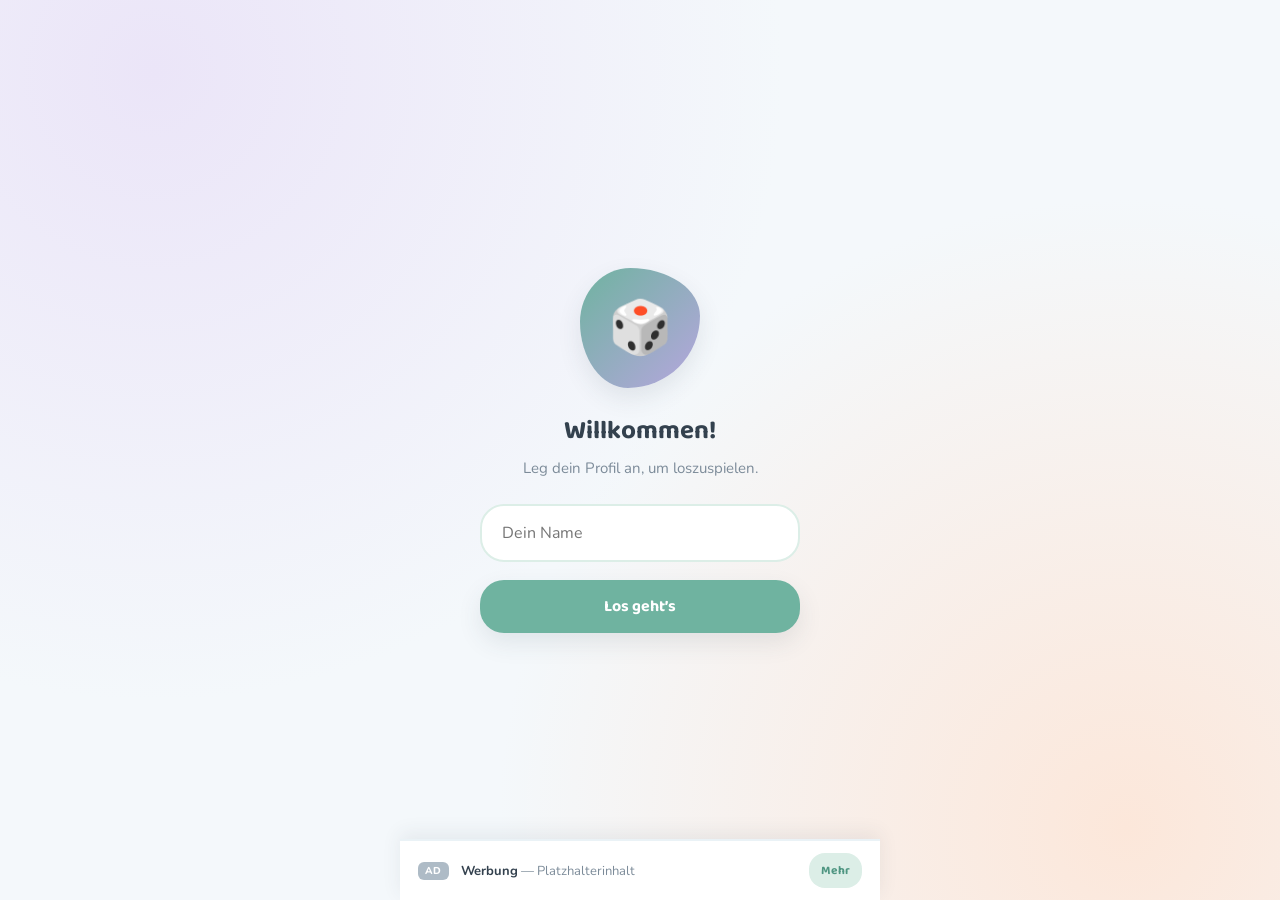
==== index.html @ 47e51c14 "Add files via upload" ====
<!DOCTYPE html>
<html lang="de">
<head>
<meta charset="UTF-8">
<meta name="viewport" content="width=device-width, initial-scale=1, maximum-scale=1, user-scalable=no">
<title data-i18n="app.title">Meine Spielesammlung</title>
<link rel="preconnect" href="https://fonts.googleapis.com">
<link href="https://fonts.googleapis.com/css2?family=Baloo+2:wght@500;600;700;800&family=Nunito:wght@400;600;700;800&display=swap" rel="stylesheet">
<link rel="stylesheet" href="style.css">
</head>
<body>
<div id="app">

  <!-- ===================== SCREEN: PROFIL ANLEGEN ===================== -->
  <section id="screen-profile">
    <div class="mascot-blob">🎲</div>
    <h1 data-i18n="profile.welcome">Willkommen!</h1>
    <p data-i18n="profile.subtitle">Leg dein Profil an, um loszuspielen.</p>
    <input id="profile-name-input" class="input-pill" type="text" data-i18n-placeholder="profile.namePlaceholder" placeholder="Dein Name" maxlength="20">
    <button class="btn block" style="max-width:320px" id="btn-create-profile" data-i18n="profile.start">Los geht's</button>
  </section>

  <!-- ===================== SCREEN: STARTBILDSCHIRM / SAMMLUNG ===================== -->
  <section id="screen-home" class="hidden">
    <div class="topbar">
      <div class="greeting"></div>
      <div style="display:flex; gap:8px;">
        <button class="icon-btn" id="btn-lang-panel" data-i18n-title="home.langPanelIcon" title="Sprache">🌐</button>
        <button class="icon-btn" id="btn-dev-panel" data-i18n-title="home.devPanelIcon" title="Eigenschaften">⚙️</button>
      </div>
    </div>

    <div class="section-title" data-i18n="home.collectionTitle">Deine Spielesammlung</div>
    <div class="game-grid" id="game-grid"></div>

    <div class="icongrid-wrap hidden" id="game-icongrid">
      <div class="icongrid-grid" id="icongrid-page"></div>
      <div class="icongrid-nav" id="icongrid-nav">
        <button class="icon-btn" id="btn-icongrid-prev">←</button>
        <div class="icongrid-dots" id="icongrid-dots"></div>
        <button class="icon-btn" id="btn-icongrid-next">→</button>
      </div>
    </div>

    <!-- Ansichtsauswahl: Liste oder 3x3-Raster, dezent unten links -->
    <div class="view-toggle" id="view-toggle">
      <button id="btn-view-list" data-i18n-title="home.listView" title="Listenansicht">☰</button>
      <button id="btn-view-grid" data-i18n-title="home.gridView" title="Rasteransicht">▦</button>
    </div>
  </section>

  <!-- Sprachpanel: Platzhalter für spätere Sprachauswahl -->
  <div class="dev-panel hidden" id="lang-panel">
    <h4 data-i18n="panel.lang.title">Sprache</h4>
    <div class="dev-row" style="flex-direction:column; align-items:flex-start; gap:10px;">
      <label style="display:flex; align-items:center; gap:8px; cursor:pointer;">
        <input type="radio" name="lang" value="de" id="lang-de" checked> <span data-i18n="panel.lang.german">Deutsch</span>
      </label>
      <label style="display:flex; align-items:center; gap:8px; opacity:.5;">
        <input type="radio" name="lang" value="en" id="lang-en" disabled> <span data-i18n="panel.lang.english">English</span> <span class="badge-soon" data-i18n="home.badgeSoon">bald</span>
      </label>
    </div>
    <small data-i18n="panel.lang.moreComingSoon">Weitere Sprachen folgen in einer späteren Version.</small>
  </div>

  <!-- Dev-Panel: simuliert Netzwerk- & Kaufstatus (Platzhalter für echte Plugins) -->
  <div class="dev-panel hidden" id="dev-panel">
    <h4 data-i18n="panel.dev.title">Eigenschaften</h4>
    <div class="dev-row">
      <span data-i18n="panel.dev.online">Online</span>
      <label class="switch"><input type="checkbox" id="toggle-online" checked><span class="slider"></span></label>
    </div>
    <div class="dev-row">
      <span data-i18n="panel.dev.purchased">App gekauft</span>
      <label class="switch"><input type="checkbox" id="toggle-purchased"><span class="slider"></span></label>
    </div>
    <small data-i18n="panel.dev.note">In der echten App ersetzt durch Network-Plugin & Kauf-/Lizenzstatus.</small>
  </div>

  <!-- ===================== SCREEN: LEVELAUSWAHL (geteilt von allen Spielen) ===================== -->
  <section id="screen-levels" class="hidden">
    <div class="topbar" style="padding-left:0;padding-right:0;">
      <button class="icon-btn" id="btn-levels-back">←</button>
      <h2 id="levels-title">Sudoku</h2>
      <div style="width:42px;"></div>
    </div>
    <div class="section-title" data-i18n="levels.chooseLevel">Stufe wählen</div>
    <div class="levels-list" id="levels-list"></div>

    <!--
      TODO (Platzhalter, noch nicht funktional):
      Tutorial-Funktion je Spiel. Umsetzung/Konzept noch offen — z.B.
      interaktive Schritt-für-Schritt-Einführung vs. reiner Regel-Text vs.
      Video. Bewusst als eigener, gleich großer Button wie die Stufen-
      Auswahl angelegt, damit er später einfach "scharf" geschaltet werden
      kann, ohne das Layout anzupassen.
    -->
    <button class="level-btn tutorial-btn" id="btn-tutorial" disabled>
      <span style="font-size:20px; width:20px; text-align:center;">🎓</span>
      <div class="label"><b data-i18n="levels.tutorial">Tutorial</b><small data-i18n="levels.tutorialComingSoon">Kommt später</small></div>
      <span class="badge-soon" data-i18n="home.badgeSoon">bald</span>
    </button>

  </section>

  <!-- Dynamischer Host für vollständig modularisierte Spiele. Das jeweilige
       Modul erzeugt und entfernt sein DOM selbst per mount()/unmount(). -->
  <section id="screen-module-game" class="hidden">
    <div id="game-container"></div>
    <!-- Gemeinsame, bewusst neutrale Ladeanzeige (kein erfundener
         Fortschrittsbalken — bei Backtracking lässt sich die Restdauer
         nicht zuverlässig vorhersagen). Über context.loading.show()/hide()
         von jedem Modul nutzbar, nicht Kakuro-spezifisch. -->
    <div class="module-loading hidden" id="module-loading">
      <div class="module-loading-card">
        <div class="module-loading-spinner"></div>
        <p data-role="loading-text">Rätsel wird erstellt …</p>
      </div>
    </div>
  </section>

  <!-- Erfolgsmeldung -->
  <div class="success-overlay hidden" id="success-overlay">
    <div class="success-card">
      <div class="emoji">🎉</div>
      <h2 data-i18n="success.title">Gelöst!</h2>
      <p id="success-text" data-i18n="success.defaultText">Alle Zahlen sind richtig. Stark gespielt!</p>
      <div class="success-actions">
        <button class="btn block" id="btn-success-next" data-i18n="success.next">Nächstes Rätsel</button>
        <button class="btn ghost block" id="btn-success-levels" data-i18n="success.otherLevel">Andere Stufe</button>
      </div>
    </div>
  </div>

  <!-- Werbebanner (nur Gratisversion). #ad-content zeigt zunächst diesen
       statischen Platzhalter, wird danach von app.js/rotateAd() alle 60s
       mit AD_SAMPLES überschrieben — bewusst simulierter Fremdinhalt
       (fiktive Drittanbieter-Werbetexte), nicht Teil der App-eigenen
       Oberflächensprache, siehe README/Phase-1-Bericht. -->
  <div class="ad-banner hidden" id="ad-banner">
    <span class="tag" data-i18n="ads.tag">AD</span>
    <div class="content" id="ad-content"><b data-i18n="ads.placeholderLabel">Werbung</b> — <span data-i18n="ads.placeholderSuffix">Platzhalterinhalt</span></div>
    <span class="cta" data-i18n="ads.cta">Mehr</span>
  </div>

</div>

<script src="app.js"></script>
</body>
</html>
---- style.css ----
/* ============================================================
   DESIGN-TOKEN-SYSTEM
   Diese Variablen sind die "Design Language" der ganzen App.
   Jedes künftige Spiel in der Sammlung soll ausschließlich diese
   Variablen benutzen (Farben, Radien, Schatten, Schriften),
   damit die App später einheitlich wirkt, egal wie viele Spiele
   dazukommen. In einer echten App-Struktur gehört dieser Block
   in eine gemeinsame styles/tokens.css, die von jedem Spiel
   importiert wird.
   ============================================================ */
:root{
  --bg:            #F4F8FB;
  --surface:       #FFFFFF;
  --surface-soft:  #EAF2F6;

  --ink:           #33414E;
  --ink-soft:      #7C8B99;
  --ink-faint:     #AEBBC6;

  --primary:       #6FB3A0;
  --primary-dark:  #4F9682;
  --primary-bg:    #DCEEE7;

  --accent:        #F3AE8D;
  --accent-dark:   #DD8B62;
  --accent-bg:     #FCE7DA;

  --lilac:         #B6A6DE;
  --lilac-dark:    #9683C7;
  --lilac-bg:      #EBE5F8;

  --danger:        #E8828A;
  --danger-bg:     #FBDEE0;
  --danger-ink:    #B8505C;

  --success:       #4E9C7C;
  --success-bg:    #DCEEE3;

  --radius-xl: 32px;
  --radius-lg: 24px;
  --radius-md: 16px;
  --radius-sm: 10px;

  --shadow-soft: 0 10px 24px rgba(51,65,78,0.10);
  --shadow-press: 0 3px 8px rgba(51,65,78,0.14);
  --shadow-pop:  0 16px 40px rgba(51,65,78,0.22);

  --font-display: 'Baloo 2', system-ui, sans-serif;
  --font-body: 'Nunito', system-ui, sans-serif;
}

*{ box-sizing:border-box; -webkit-tap-highlight-color:transparent; }
html,body{ height:100%; }
body{
  margin:0;
  font-family:var(--font-body);
  background:
    radial-gradient(circle at 12% 8%, var(--lilac-bg) 0%, transparent 45%),
    radial-gradient(circle at 88% 92%, var(--accent-bg) 0%, transparent 45%),
    var(--bg);
  color:var(--ink);
  min-height:100vh;
  display:flex;
  justify-content:center;
}
#app{
  width:100%;
  max-width:480px;
  min-height:100vh;
  background:transparent;
  position:relative;
  padding-bottom:90px; /* Platz für Werbebanner */
}
.hidden{ display:none !important; }

h1,h2,h3{ font-family:var(--font-display); margin:0; color:var(--ink); }

button{ font-family:var(--font-body); border:none; cursor:pointer; }

/* ---------- generische Buttons ---------- */
.btn{
  font-family:var(--font-display);
  font-weight:700;
  font-size:16px;
  padding:14px 22px;
  border-radius:var(--radius-lg);
  background:var(--primary);
  color:#fff;
  box-shadow:var(--shadow-soft);
  transition:transform .12s ease, box-shadow .12s ease, background .12s ease;
}
.btn:active{ transform:translateY(2px) scale(.98); box-shadow:var(--shadow-press); }
.btn.secondary{ background:var(--lilac); }
.btn.accent{ background:var(--accent); }
.btn.ghost{
  background:var(--surface);
  color:var(--primary-dark);
  box-shadow:0 0 0 2px var(--primary-bg) inset;
}
.btn.block{ width:100%; display:block; }
.btn:disabled{ opacity:.45; cursor:not-allowed; box-shadow:none; }

/* ---------- Kopfzeile ---------- */
.topbar{
  display:flex; align-items:center; justify-content:space-between;
  padding:22px 20px 10px;
}
.topbar .greeting{ font-family:var(--font-display); font-size:20px; }
.topbar .greeting span{ color:var(--primary-dark); }
.icon-btn{
  width:42px; height:42px; border-radius:50%;
  background:var(--surface); box-shadow:var(--shadow-soft);
  display:flex; align-items:center; justify-content:center; font-size:19px;
}

/* ---------- Screen: Profil anlegen ---------- */
#screen-profile{
  min-height:100vh; display:flex; flex-direction:column;
  align-items:center; justify-content:center; padding:32px;
  text-align:center;
}
.mascot-blob{
  width:120px; height:120px; border-radius:42% 58% 60% 40% / 45% 40% 60% 55%;
  background:linear-gradient(135deg, var(--primary), var(--lilac));
  display:flex; align-items:center; justify-content:center;
  font-size:52px; margin-bottom:22px; box-shadow:var(--shadow-soft);
}
#screen-profile h1{ font-size:26px; margin-bottom:6px; }
#screen-profile p{ color:var(--ink-soft); margin:0 0 26px; font-size:15px; }
.input-pill{
  width:100%; max-width:320px;
  padding:16px 20px; border-radius:var(--radius-lg);
  border:2px solid var(--primary-bg); background:var(--surface);
  font-family:var(--font-body); font-size:16px; color:var(--ink);
  outline:none; margin-bottom:18px;
}
.input-pill:focus{ border-color:var(--primary); }

/* ---------- Screen: Startbildschirm / Sammlung ---------- */
.section-title{
  font-size:14px; letter-spacing:.04em; text-transform:uppercase;
  color:var(--ink-soft); font-weight:700; padding:6px 20px;
}
.game-grid{ display:flex; flex-direction:column; gap:16px; padding:8px 20px 20px; }

.game-card{
  position:relative;
  background:var(--surface);
  border-radius:var(--radius-xl);
  padding:18px;
  box-shadow:var(--shadow-soft);
  display:flex; align-items:center; gap:16px;
  overflow:hidden;
}
.game-card .icon{
  width:58px; height:58px; border-radius:50%;
  background:var(--primary-bg); color:var(--primary-dark);
  display:flex; align-items:center; justify-content:center;
  font-size:26px; flex-shrink:0;
}
.game-card .info{ flex:1; min-width:0; }
.game-card .info h3{ font-size:18px; }
.game-card .stats{ font-size:12.5px; color:var(--ink-soft); margin-top:4px; display:flex; gap:12px; flex-wrap:wrap; }
.game-card.locked{ filter:grayscale(.35); }
.game-card.locked::after{
  content:"🔒 nur online verfügbar";
  position:absolute; inset:0;
  background:rgba(255,255,255,.82);
  display:flex; align-items:center; justify-content:center;
  font-family:var(--font-display); font-weight:700; font-size:13px;
  color:var(--ink-soft); text-align:center; padding:0 20px;
}
.game-card.soon{ opacity:.55; }
.game-card.soon .icon{ background:var(--surface-soft); color:var(--ink-faint); }
.badge-soon{
  font-size:11px; font-weight:800; color:var(--lilac-dark);
  background:var(--lilac-bg); padding:3px 10px; border-radius:999px;
  margin-left:8px; vertical-align:middle;
}
.badge-new{
  font-size:11px; font-weight:800; color:#fff;
  background:var(--accent); padding:3px 10px; border-radius:999px;
  margin-left:8px; vertical-align:middle;
}
.game-card.favable{ padding-right:56px; }
.game-card .fav-btn{
  position:absolute; top:14px; right:14px;
  width:34px; height:34px; border-radius:50%;
  background:var(--surface-soft); color:var(--ink-faint);
  display:flex; align-items:center; justify-content:center; font-size:16px;
  flex-shrink:0;
}
.game-card .fav-btn.active{ background:var(--accent-bg); color:var(--accent-dark); }

/* ---------- Ansichtsauswahl (unten links) ---------- */
.view-toggle{
  position:fixed; left:16px; bottom:20px; z-index:55;
  display:flex; gap:4px; background:var(--surface); padding:5px; border-radius:999px;
  box-shadow:var(--shadow-soft);
  transition:bottom .15s ease;
}
.view-toggle.lifted{ bottom:86px; } /* rutscht hoch, wenn das Werbebanner sichtbar ist */
.view-toggle button{
  width:32px; height:32px; border-radius:50%; background:transparent;
  display:flex; align-items:center; justify-content:center; font-size:14px; color:var(--ink-faint);
}
.view-toggle button.active{ background:var(--primary-bg); color:var(--primary-dark); }

/* ---------- Rasteransicht (3x3 wie Handy-Startbildschirm) ---------- */
.icongrid-wrap{ padding:8px 20px 90px; }
.icongrid-grid{
  display:grid; grid-template-columns:repeat(3, 1fr); gap:14px;
}
.icongrid-tile{
  position:relative;
  aspect-ratio:1/1;
  border-radius:var(--radius-lg);
  background:var(--surface);
  box-shadow:var(--shadow-soft);
  display:flex; flex-direction:column; align-items:center; justify-content:center; gap:6px;
  padding:10px;
}
.icongrid-tile .icon{ font-size:28px; }
.icongrid-tile .label{
  font-family:var(--font-display); font-weight:700; font-size:12px;
  color:var(--ink); text-align:center; line-height:1.2;
}
.icongrid-tile.soon{ opacity:.5; }
.icongrid-tile.locked{ filter:grayscale(.35); }
.icongrid-tile.locked::after{
  content:"🔒"; position:absolute; inset:0; border-radius:var(--radius-lg);
  background:rgba(255,255,255,.82); display:flex; align-items:center; justify-content:center; font-size:20px;
}
.icongrid-badge-new{
  position:absolute; top:6px; left:6px; font-size:9px; font-weight:800; color:#fff;
  background:var(--accent); padding:2px 7px; border-radius:999px; letter-spacing:.02em;
}
.icongrid-fav{
  position:absolute; top:4px; right:4px; width:24px; height:24px; border-radius:50%;
  background:var(--surface-soft); display:flex; align-items:center; justify-content:center; font-size:12px;
  color:var(--ink-faint);
}
.icongrid-fav.active{ color:var(--accent-dark); background:var(--accent-bg); }
.icongrid-nav{ display:flex; align-items:center; justify-content:center; gap:14px; margin-top:16px; }
.icongrid-nav .icon-btn:disabled{ opacity:.3; }
.icongrid-nav.single-page{ display:none; }
.icongrid-dots{ display:flex; gap:6px; }
.icongrid-dots span{ width:7px; height:7px; border-radius:50%; background:var(--surface-soft); }
.icongrid-dots span.active{ background:var(--primary); }

/* ---------- Dev-Panel (simuliert Netz-/Kaufstatus) ---------- */
.dev-panel{
  position:fixed; top:70px; right:16px; z-index:60;
  background:var(--surface); border-radius:var(--radius-lg);
  box-shadow:var(--shadow-pop); padding:16px; width:230px;
  font-size:13px;
}
.dev-panel h4{ font-family:var(--font-display); font-size:13px; margin:0 0 10px; color:var(--ink-soft); }
.dev-row{ display:flex; align-items:center; justify-content:space-between; margin-bottom:10px; }
.switch{ position:relative; width:44px; height:24px; }
.switch input{ opacity:0; width:0; height:0; }
.slider{
  position:absolute; inset:0; background:var(--surface-soft);
  border-radius:999px; transition:.2s; cursor:pointer;
}
.slider::before{
  content:""; position:absolute; width:18px; height:18px; left:3px; top:3px;
  background:#fff; border-radius:50%; transition:.2s; box-shadow:0 1px 3px rgba(0,0,0,.25);
}
input:checked + .slider{ background:var(--primary); }
input:checked + .slider::before{ transform:translateX(20px); }
.dev-panel small{ color:var(--ink-faint); line-height:1.4; display:block; margin-top:4px; }

/* ---------- Werbebanner ---------- */
.ad-banner{
  position:fixed; bottom:0; left:50%; transform:translateX(-50%);
  width:100%; max-width:480px;
  background:var(--surface); border-top:2px solid var(--surface-soft);
  padding:12px 18px; display:flex; align-items:center; gap:12px;
  box-shadow:0 -6px 18px rgba(51,65,78,.08); z-index:50;
}
.ad-banner .tag{
  font-size:10px; font-weight:800; color:#fff; background:var(--ink-faint);
  padding:2px 7px; border-radius:6px; letter-spacing:.03em;
}
.ad-banner .content{ flex:1; font-size:13px; color:var(--ink-soft); }
.ad-banner .content b{ color:var(--ink); }
.ad-banner .cta{
  font-family:var(--font-display); font-weight:700; font-size:12px;
  color:var(--primary-dark); background:var(--primary-bg);
  padding:8px 12px; border-radius:var(--radius-md);
}

/* ---------- Screen: Levelauswahl ---------- */
#screen-levels{ padding:10px 20px 30px; }
.levels-list{ display:flex; flex-direction:column; gap:12px; margin-top:14px; }
.level-btn{
  display:flex; align-items:center; gap:14px;
  background:var(--surface); border-radius:var(--radius-lg);
  padding:16px 18px; box-shadow:var(--shadow-soft);
  text-align:left;
}
.level-btn .dots{ display:flex; gap:4px; }
.level-btn .dots span{ width:8px; height:8px; border-radius:50%; background:var(--surface-soft); }
.level-btn .dots span.on{ background:var(--accent); }
.level-btn .label{ flex:1; }
.level-btn .label b{ font-family:var(--font-display); font-size:16px; display:block; }
.level-btn .label small{ color:var(--ink-soft); }
.level-btn .arrow{ color:var(--ink-faint); font-size:18px; }
.tutorial-btn{
  width:100%; margin-top:10px; opacity:.6; cursor:not-allowed;
  justify-content:flex-start;
}
.tutorial-btn:active{ transform:none; }

/* ---------- Screen: Sudoku ---------- */
.game-header{ display:flex; align-items:center; justify-content:space-between; padding:10px 4px 16px; }
.game-header h2{ font-size:19px; }
.level-chip{
  font-family:var(--font-display); font-size:14px; font-weight:700;
  background:var(--accent-bg); color:var(--accent-dark);
  padding:6px 12px; border-radius:999px; letter-spacing:1px;
}

.sudoku-wrap{
  position:relative;
  width:100%;
  max-width:400px;
  margin:0 auto;
}
/* Fester quadratischer Rahmen unabhängig vom Zellinhalt: das äußere Element
   bestimmt die Höhe über den padding-bottom-Trick EINMALIG beim Layout,
   das innere Grid füllt ihn absolut aus. So kann kein Reflow beim
   Neu-Mischen mehr etwas verschieben, weil sich die Höhe nie aus dem
   Zellinhalt (Text/Schriftgröße) ableitet. */
.sudoku-ratio-box{ width:100%; padding-bottom:100%; position:relative; }
.thermo-overlay{ position:absolute; inset:0; pointer-events:none; z-index:1; }
.thermo-line{
  fill:none; stroke-opacity:.6;
  stroke-width:15; stroke-linecap:round; stroke-linejoin:round;
}
.thermo-bulb{ fill-opacity:.6; }
.sudoku-grid{
  position:absolute; inset:0;
  display:grid;
  grid-template-columns:repeat(9, 1fr);
  grid-template-rows:repeat(9, 1fr);
  overflow:hidden;
  background:var(--surface);
  box-shadow:var(--shadow-soft);
}
.cell{
  background:var(--surface);
  display:flex; align-items:center; justify-content:center;
  font-family:var(--font-display); font-size:18px; font-weight:600;
  color:var(--ink); user-select:none; position:relative;
  min-width:0; min-height:0; /* verhindert, dass Grid-Items den Inhalt aufblähen */
}
.cell.given{ color:var(--primary-dark); background:var(--primary-bg); }
.cell.editable:active{ background:var(--lilac-bg); }
.cell.wrong{ background:var(--danger-bg); color:var(--danger-ink); }
/* Käfig-Linien (Killer Sudoku), Auswahlrahmen und die 3x3-Blocklinien laufen
   alle über box-shadow (nötig, damit die Blocklinien das dunkel-weiß-dunkel-
   Streifenmuster bekommen können — mit einer echten CSS-border lässt sich
   kein Streifen MITTEN in der Linie erzeugen). --lines wird als EINE fertig
   zusammengesetzte Liste von renderGrid() gesetzt (Blocklinien + Käfiglinien
   zusammen); --select bleibt separat, damit reines Hinzufügen/Entfernen der
   .selected-Klasse (ohne Neu-Rendern) weiterhin per CSS-Kaskade funktioniert.
   BUGFIX (weiterhin relevant): 'none' ist als einzelner Eintrag innerhalb
   einer mehrteiligen box-shadow-Liste UNGÜLTIGES CSS — ein unsichtbarer,
   aber gültiger Platzhalter-Schatten verhindert, dass die ganze Liste kippt. */
.cell{
  --lines: inset 0 0 0 0 transparent;
  --select: 0 0 0 0 transparent;
  --highlight: 0 0 0 0 transparent;
  box-shadow: var(--lines), var(--select), var(--highlight);
}
.cell.selected{ --select: inset 0 0 0 2px var(--accent); }
.cell.rc-highlight{ --highlight: inset 0 0 0 999px rgba(51,65,78,0.13); }
.cell.wrong{ box-shadow: inset 0 0 0 2px var(--danger-ink); }

.grid-actions{ display:flex; gap:10px; margin-top:18px; }

.hint-row{ display:flex; justify-content:center; align-items:center; gap:10px; margin:0 0 14px; }
.timer-chip{
  font-family:var(--font-display); font-weight:700; font-size:13px;
  background:var(--surface); color:var(--ink); box-shadow:var(--shadow-soft);
  padding:8px 16px; border-radius:999px;
  display:flex; align-items:center; gap:5px;
}
.hint-btn{
  font-family:var(--font-display); font-weight:700; font-size:13px;
  background:var(--accent-bg); color:var(--accent-dark);
  padding:8px 16px; border-radius:999px; box-shadow:var(--shadow-soft);
  display:flex; align-items:center; gap:5px;
}
.hint-btn:disabled{ opacity:.4; }
.hint-btn.flash{ animation:hintFlash .5s ease; }
@keyframes hintFlash{ 0%{ transform:scale(1); } 40%{ transform:scale(1.12); } 100%{ transform:scale(1); } }
.cage-style-row{
  display:flex; align-items:center; justify-content:center; gap:20px;
  margin:0 0 14px; flex-wrap:wrap;
  transition:opacity .12s ease;
}
.cage-style-row.toggles-locked{ pointer-events:none; opacity:.45; }
.toggle-group{
  display:flex; align-items:center; gap:8px;
  font-family:var(--font-display); font-weight:700; font-size:12.5px;
  color:var(--ink-soft);
}
.toggle-name{
  font-family:var(--font-display); font-weight:800; font-size:12.5px;
  color:var(--ink); margin-right:2px;
}
.cage-style-row .switch{ width:38px; height:21px; }
.cage-style-row .slider::before{ width:15px; height:15px; left:3px; top:3px; }
.cage-style-row input:checked + .slider::before{ transform:translateX(17px); }

.reveal-link{
  display:block; width:100%; text-align:center; margin-top:12px;
  background:none; color:var(--ink-soft); font-family:var(--font-body); font-size:12.5px;
  text-decoration:underline; padding:6px;
}

/* Zifferblock-Popup — mittig im Gitter fixiert */
.numpad-backdrop{
  position:absolute; inset:0; background:rgba(244,248,251,.72);
  backdrop-filter:blur(2px);
  display:flex; align-items:center; justify-content:center;
  border-radius:var(--radius-md);
  animation:fadeIn .12s ease;
}
/* Bei Sudoku/Killer Sudoku bleibt das Gitter während der Zahleneingabe normal
   sichtbar (kein Abdunkeln/Weichzeichnen) — die Reihen-/Spalten-Hervorhebung
   (grau) ist hier die einzige optische Hilfe, die nur so lange sichtbar ist,
   wie der Anwender auf dem Feld ist. */
#numpad-backdrop{ background:transparent; backdrop-filter:none; z-index:5; }
.numpad{
  background:var(--surface); border-radius:var(--radius-lg);
  box-shadow:var(--shadow-pop); padding:14px;
  display:grid; grid-template-columns:repeat(3, 1fr); gap:8px;
  animation:popIn .14s ease;
}
.numpad button{
  width:52px; height:52px; border-radius:50%;
  background:var(--primary-bg); color:var(--primary-dark);
  font-family:var(--font-display); font-size:19px; font-weight:700;
  box-shadow:var(--shadow-press);
}
.numpad button:active{ transform:scale(.92); }
.numpad .clear-btn{
  grid-column:1 / -1; border-radius:999px; width:100%; height:40px;
  background:var(--danger-bg); color:var(--danger-ink); font-size:13px;
}
@keyframes fadeIn{ from{opacity:0} to{opacity:1} }
@keyframes popIn{ from{opacity:0; transform:scale(.85)} to{opacity:1; transform:scale(1)} }

/* ---------- Direkteingabe: feste 3x3-Zahlenauswahl statt Popup ----------
   Gleicher optischer Stil wie der Popup-Zifferblock (dieselbe .numpad-
   Klasse), aber standardmäßig neutral eingefärbt. Eine markierte Zahl
   bekommt dieselbe Farbe wie vorgegebene ("fixe") Zahlen im Rätsel, damit
   sofort erkennbar ist, welches Werkzeug aktuell aktiv ist. */
.inline-input{
  margin-top:18px;
  display:flex; flex-direction:column; align-items:center; gap:10px;
}
.inline-input .numpad{ animation:none; margin:0 auto; }
.inline-input .numpad button{
  background:var(--surface-soft); color:var(--ink);
}
.inline-input .numpad button.marked{
  background:var(--primary-bg); color:var(--primary-dark);
  box-shadow:var(--shadow-press), inset 0 0 0 2px var(--primary-dark);
}
.inline-delete-btn{
  width:100%; max-width:194px;
  border-radius:999px; padding:12px 18px;
  background:var(--danger-bg); color:var(--danger-ink);
  font-family:var(--font-display); font-weight:700; font-size:13px;
  box-shadow:var(--shadow-press);
  display:flex; align-items:center; justify-content:center; gap:6px;
}
.inline-delete-btn.marked{
  background:var(--primary-bg); color:var(--primary-dark);
  box-shadow:var(--shadow-press), inset 0 0 0 2px var(--primary-dark);
}



/* ---------- Futoshiki ---------- */


/* Erfolgsmeldung */
.success-overlay{
  position:fixed; inset:0; background:rgba(51,65,78,.45);
  display:flex; align-items:center; justify-content:center; z-index:100; padding:24px;
}
.success-card{
  background:var(--surface); border-radius:var(--radius-xl);
  padding:32px 26px; text-align:center; box-shadow:var(--shadow-pop);
  max-width:320px; animation:popIn .18s ease;
}
.success-card .emoji{ font-size:46px; margin-bottom:10px; }
.success-card h2{ font-size:22px; margin-bottom:6px; }
.success-card p{ color:var(--ink-soft); font-size:14px; margin:0 0 22px; }
.success-actions{ display:flex; flex-direction:column; gap:10px; }

/* .hashi-hint ist trotz des Namens eine gemeinsam genutzte Hilfsklasse für
   kurze Hinweistexte unter dem Spielfeld — wird auch von Minesweeper,
   Futoshiki und Kakuro verwendet (nicht nur von Hashi selbst, das seine
   eigene, gekapselte Kopie zusätzlich in games/hashi/game.css mitbringt). */
.hashi-hint{
  text-align:center; font-size:12.5px; color:var(--ink-soft);
  margin:14px 6px 0; line-height:1.5;
}

/* ---------- Gemeinsame, spielunabhängige Ladeanzeige ---------- */
#screen-module-game{ position:relative; min-height:100vh; }
/* Über context.loading.show()/hide() von jedem Modul nutzbar (aktuell:
   Kakuro während der Worker-Generierung). Bewusst ohne Fortschrittsbalken —
   siehe Kommentar in index.html. */
.module-loading{
  position:absolute; inset:0; z-index:6;
  display:flex; align-items:center; justify-content:center;
  background:rgba(244,248,251,.85); backdrop-filter:blur(2px);
  animation:fadeIn .12s ease;
  /* Rein visuell — fängt bewusst KEINE Klicks ab, damit z.B. der
     Zurück-Button des Moduls währenddessen weiterhin bedienbar bleibt
     (siehe games/kakuro/game.js: ein Abbruch mitten in der Generierung
     muss möglich sein). */
  pointer-events:none;
}
.module-loading-card{
  background:var(--surface); border-radius:var(--radius-lg);
  box-shadow:var(--shadow-pop); padding:28px 32px;
  display:flex; flex-direction:column; align-items:center; gap:14px;
  max-width:260px; text-align:center;
}
.module-loading-spinner{
  width:34px; height:34px; border-radius:50%;
  border:4px solid var(--surface-soft); border-top-color:var(--primary);
  animation:moduleSpin .8s linear infinite;
}
.module-loading-card p{
  font-family:var(--font-display); font-weight:700; font-size:14px;
  color:var(--ink); margin:0;
}
@keyframes moduleSpin{ to{ transform:rotate(360deg); } }
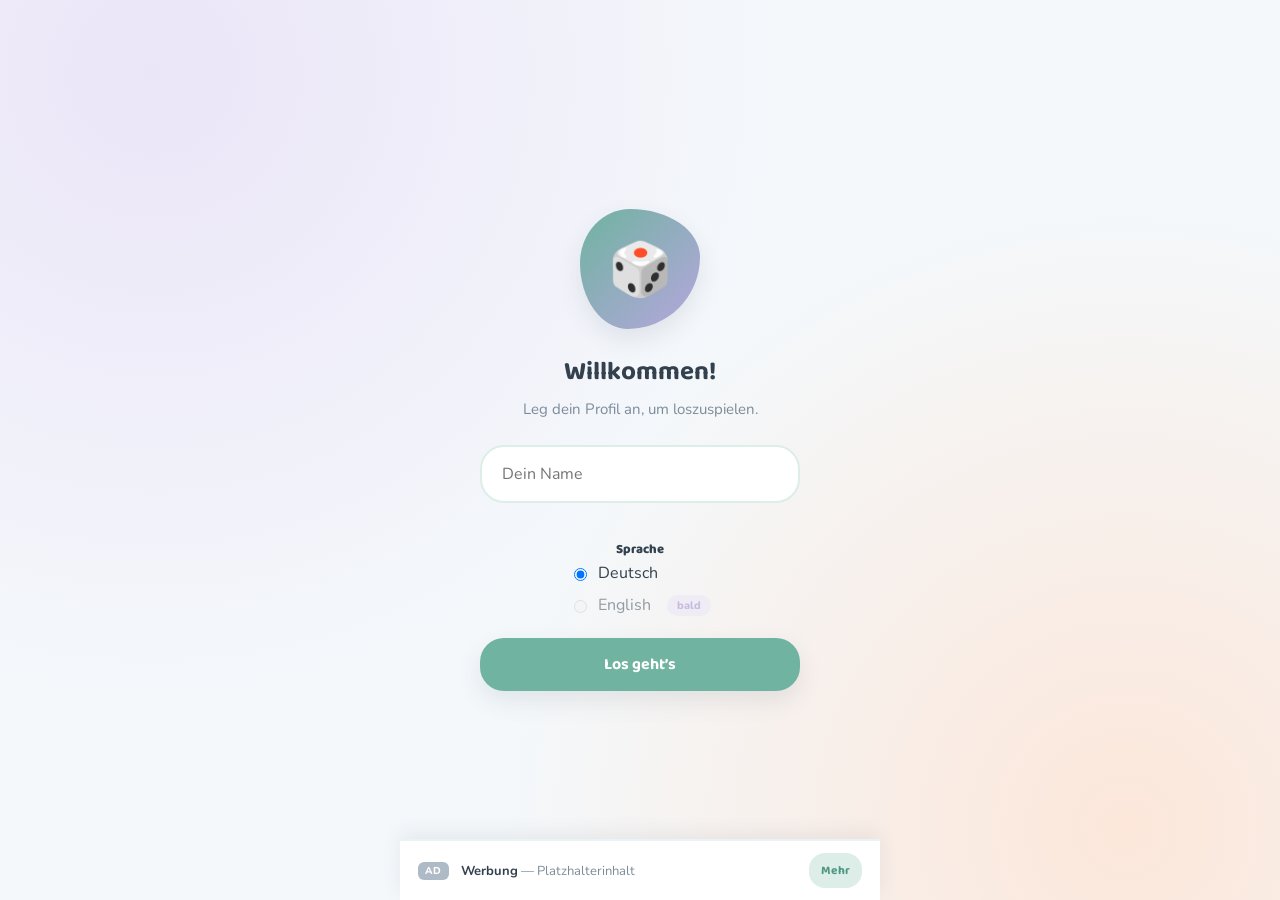
==== commit 32960335: "Add files via upload" ====
--- a/index.html
+++ b/index.html
@@ -17,7 +17,18 @@
     <h1 data-i18n="profile.welcome">Willkommen!</h1>
     <p data-i18n="profile.subtitle">Leg dein Profil an, um loszuspielen.</p>
     <input id="profile-name-input" class="input-pill" type="text" data-i18n-placeholder="profile.namePlaceholder" placeholder="Dein Name" maxlength="20">
-    <button class="btn block" style="max-width:320px" id="btn-create-profile" data-i18n="profile.start">Los geht's</button>
+
+    <div class="profile-settings-label" data-i18n="panel.lang.title" style="margin-top:18px;">Sprache</div>
+    <div class="profile-settings-lang-options" style="max-width:320px; align-items:flex-start;">
+      <label style="display:flex; align-items:center; gap:8px; cursor:pointer;">
+        <input type="radio" name="onboarding-lang" value="de" id="onboarding-lang-de" checked> <span data-i18n="panel.lang.german">Deutsch</span>
+      </label>
+      <label style="display:flex; align-items:center; gap:8px; opacity:.5;">
+        <input type="radio" name="onboarding-lang" value="en" id="onboarding-lang-en" disabled> <span data-i18n="panel.lang.english">English</span> <span class="badge-soon" data-i18n="home.badgeSoon">bald</span>
+      </label>
+    </div>
+
+    <button class="btn block" style="max-width:320px; margin-top:14px;" id="btn-create-profile" data-i18n="profile.start">Los geht's</button>
   </section>
 
   <!-- ===================== SCREEN: STARTBILDSCHIRM / SAMMLUNG ===================== -->
@@ -25,6 +36,7 @@
     <div class="topbar">
       <div class="greeting"></div>
       <div style="display:flex; gap:8px;">
+        <button class="icon-btn" id="btn-profile-settings" data-i18n-title="profile.settingsIcon" title="Profil">👤</button>
         <button class="icon-btn" id="btn-lang-panel" data-i18n-title="home.langPanelIcon" title="Sprache">🌐</button>
         <button class="icon-btn" id="btn-dev-panel" data-i18n-title="home.devPanelIcon" title="Eigenschaften">⚙️</button>
       </div>
@@ -49,6 +61,38 @@
     </div>
   </section>
 
+  <!--
+    Profil-Einstellungen (Backlog Punkt 8, Vorbereitung/erste Umsetzung):
+    Name UND Sprache an einer Stelle bearbeitbar, Sprachfeld bewusst
+    direkt unterhalb des Namensfelds. Speichern schreibt Namen + Sprache;
+    "English" bleibt wie im Sprachpanel bewusst deaktiviert (Phase-1-
+    Grenze, siehe README/i18n-Abschnitt) — hier nur zur Vollständigkeit
+    des Formulars mit aufgeführt, nicht wählbar.
+  -->
+  <section id="screen-profile-settings" class="hidden">
+    <div class="game-header">
+      <button class="icon-btn" id="btn-profile-settings-back">←</button>
+      <h2 data-i18n="profile.settingsTitle">Profil</h2>
+      <span class="level-chip"></span>
+    </div>
+    <div class="profile-settings-form">
+      <label class="profile-settings-label" for="profile-settings-name" data-i18n="profile.nameFieldLabel">Name</label>
+      <input id="profile-settings-name" class="input-pill" type="text" data-i18n-placeholder="profile.namePlaceholder" placeholder="Dein Name" maxlength="20">
+
+      <div class="profile-settings-label" data-i18n="panel.lang.title">Sprache</div>
+      <div class="profile-settings-lang-options">
+        <label style="display:flex; align-items:center; gap:8px; cursor:pointer;">
+          <input type="radio" name="profile-settings-lang" value="de" id="profile-settings-lang-de" checked> <span data-i18n="panel.lang.german">Deutsch</span>
+        </label>
+        <label style="display:flex; align-items:center; gap:8px; opacity:.5;">
+          <input type="radio" name="profile-settings-lang" value="en" id="profile-settings-lang-en" disabled> <span data-i18n="panel.lang.english">English</span> <span class="badge-soon" data-i18n="home.badgeSoon">bald</span>
+        </label>
+      </div>
+
+      <button class="btn block" id="btn-profile-settings-save" data-i18n="profile.save">Speichern</button>
+    </div>
+  </section>
+
   <!-- Sprachpanel: Platzhalter für spätere Sprachauswahl -->
   <div class="dev-panel hidden" id="lang-panel">
     <h4 data-i18n="panel.lang.title">Sprache</h4>
@@ -84,7 +128,6 @@
       <h2 id="levels-title">Sudoku</h2>
       <div style="width:42px;"></div>
     </div>
-    <div class="section-title" data-i18n="levels.chooseLevel">Stufe wählen</div>
     <div class="levels-list" id="levels-list"></div>
 
     <!--
@@ -119,7 +162,36 @@
     </div>
   </section>
 
-  <!-- Erfolgsmeldung -->
+  <!--
+    Testfläche für Backlog Punkt 7 (Fokus/Stil/Eingabe-Regler nebeneinander
+    prüfen), erreichbar über die "Memory"-Platzhalterkachel (noch kein
+    echtes Spiel). KEIN echtes Spielmodul, kein Generator, keine Rätsel-
+    logik — rein zu Testzwecken, bis eine finale Design-/Icon-Runde
+    stattfindet. Kann jederzeit wieder entfernt werden.
+  -->
+  <section id="screen-test-surface" class="hidden">
+    <div class="game-header">
+      <button class="icon-btn" id="btn-test-surface-back">←</button>
+      <h2>🧠 Testfläche</h2>
+      <span class="level-chip"></span>
+    </div>
+    <p class="test-surface-note">Kein echtes Spiel — nur zum Prüfen der Regler-Reihe auf schmalen Bildschirmen (Backlog Punkt 7).</p>
+    <div class="cage-style-row" data-role="toggle-strip">
+      <div class="toggle-group" title="Fokus: Reihe &amp; Spalte beim Eintragen grau hervorheben">
+        <span class="toggle-name">Fokus</span>
+        <label class="switch"><input type="checkbox" id="test-toggle-focus" aria-label="Fokus"><span class="slider"></span></label>
+      </div>
+      <div class="toggle-group">
+        <span class="toggle-name">Stil</span>
+        <label class="switch"><input type="checkbox" id="test-toggle-style" aria-label="Stil"><span class="slider"></span></label>
+      </div>
+      <div class="toggle-group" title="Eingabe: An = Zifferblock-Popup, Aus = feste Zahlenauswahl unten">
+        <span class="toggle-name">Eingabe</span>
+        <label class="switch"><input type="checkbox" id="test-toggle-input" checked aria-label="Eingabe"><span class="slider"></span></label>
+      </div>
+    </div>
+    <div class="test-surface-grid" id="test-surface-grid"></div>
+  </section>
   <div class="success-overlay hidden" id="success-overlay">
     <div class="success-card">
       <div class="emoji">🎉</div>
--- a/style.css
+++ b/style.css
@@ -397,6 +397,17 @@
 .hint-btn:disabled{ opacity:.4; }
 .hint-btn.flash{ animation:hintFlash .5s ease; }
 @keyframes hintFlash{ 0%{ transform:scale(1); } 40%{ transform:scale(1.12); } 100%{ transform:scale(1); } }
+/* Lösung-anzeigen-Button in der oberen Toolbar (ersetzt den früheren
+   Textlink unter dem Rätsel, siehe Backlog Punkt 3) — bewusst im
+   selben Stil wie der Tipps-Button gehalten (gleiche Farbe/Form). */
+.reveal-btn{
+  font-family:var(--font-display); font-weight:700; font-size:13px;
+  background:var(--accent-bg); color:var(--accent-dark);
+  padding:8px 16px; border-radius:999px; box-shadow:var(--shadow-soft);
+  display:flex; align-items:center; gap:5px;
+}
+.reveal-btn:disabled{ opacity:.4; }
+.reveal-btn.used{ background:var(--primary-bg); color:var(--primary-dark); }
 .cage-style-row{
   display:flex; align-items:center; justify-content:center; gap:20px;
   margin:0 0 14px; flex-wrap:wrap;
@@ -546,3 +557,30 @@
   color:var(--ink); margin:0;
 }
 @keyframes moduleSpin{ to{ transform:rotate(360deg); } }
+
+/* ---------- Testfläche (Backlog Punkt 7), erreichbar über die
+   "Memory"-Platzhalterkachel — kein echtes Spiel ---------- */
+.test-surface-note{
+  font-size:12px; color:var(--ink-soft); text-align:center;
+  margin:0 0 14px; padding:0 12px;
+}
+.test-surface-grid{
+  display:grid; grid-template-columns:repeat(9, 1fr); gap:1px;
+  background:var(--ink-faint); border:2px solid var(--ink-faint);
+  aspect-ratio:1; margin-top:8px;
+}
+.test-surface-grid .cell{ background:var(--surface); }
+.badge-test{
+  display:inline-block; font-size:10px; font-weight:800;
+  color:var(--lilac-dark); background:var(--lilac-bg);
+  padding:2px 7px; border-radius:999px; margin-left:4px;
+}
+
+/* ---------- Profil-Einstellungen (Backlog Punkt 8) ---------- */
+.profile-settings-form{ padding:0 20px; display:flex; flex-direction:column; gap:8px; }
+.profile-settings-label{
+  font-family:var(--font-display); font-weight:800; font-size:13px;
+  color:var(--ink); margin:14px 0 2px;
+}
+.profile-settings-form .input-pill{ margin-bottom:4px; }
+.profile-settings-lang-options{ display:flex; flex-direction:column; gap:10px; margin-bottom:8px; }
